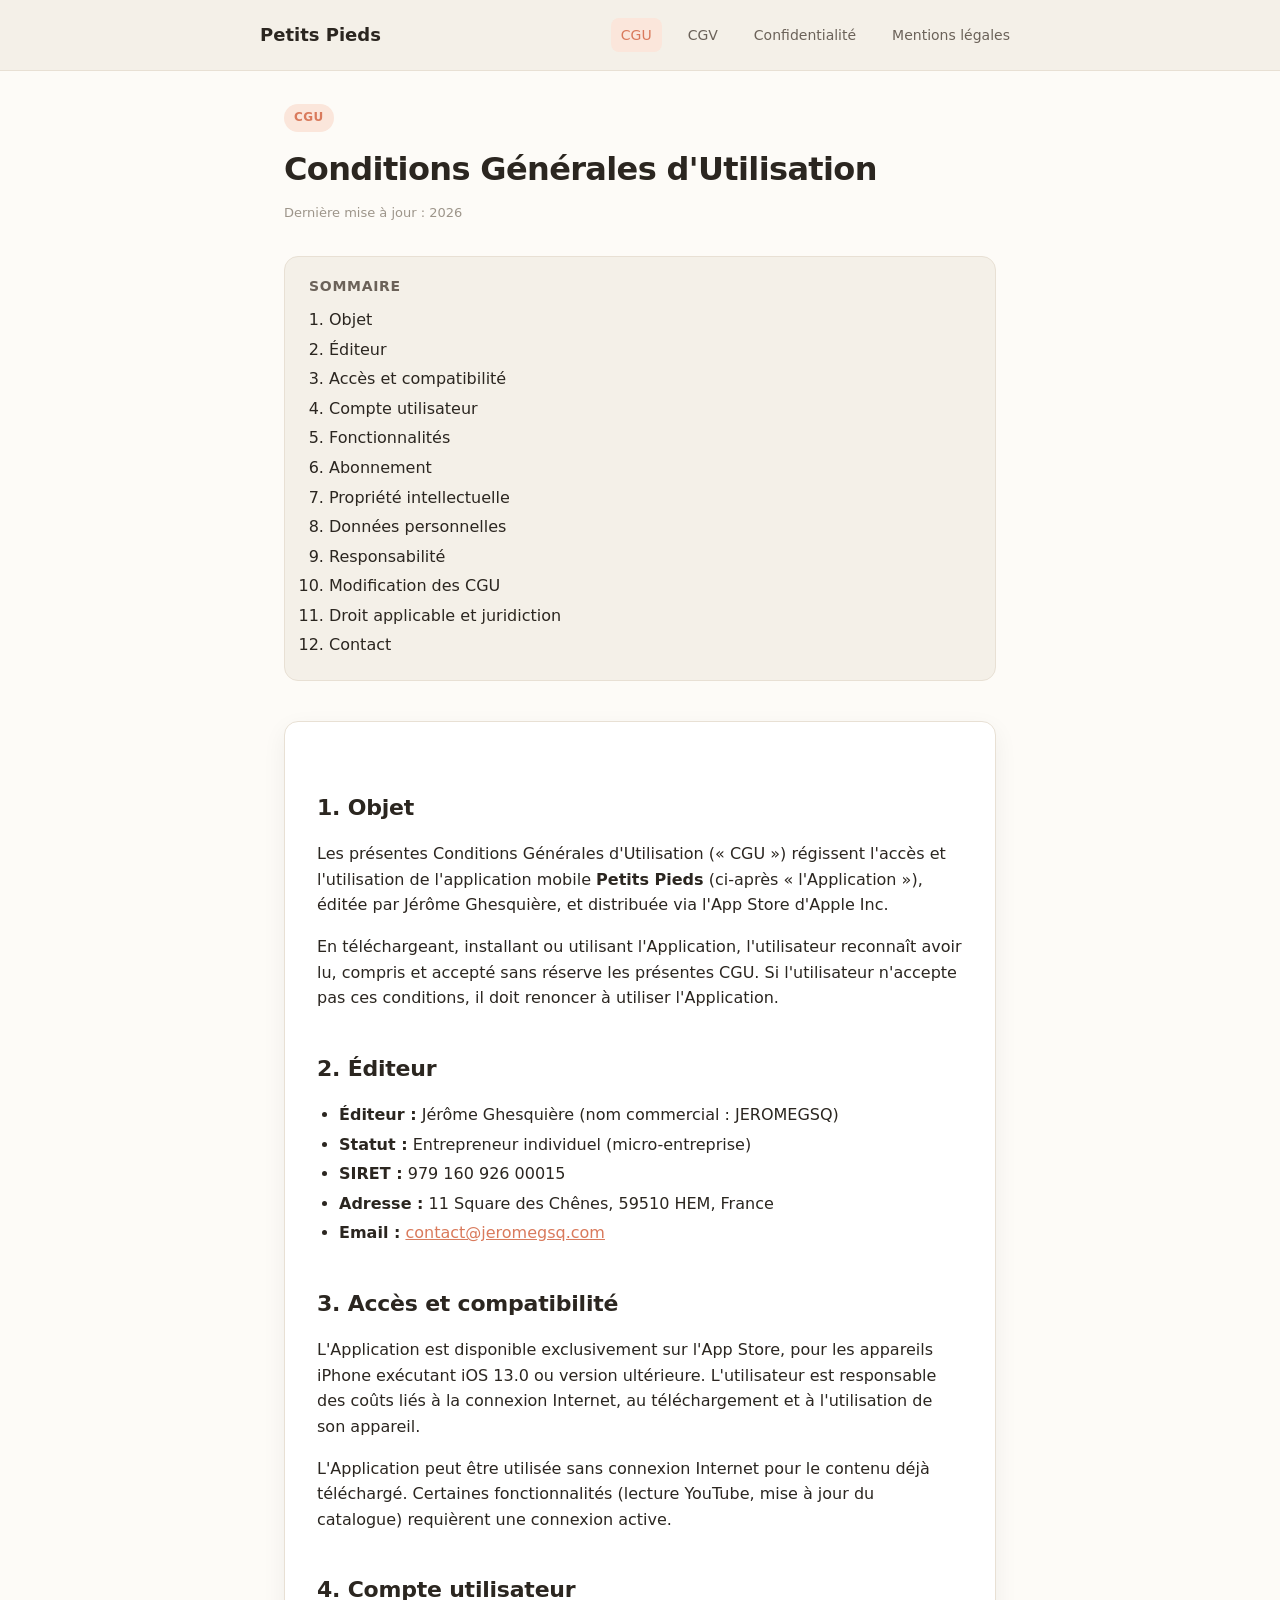
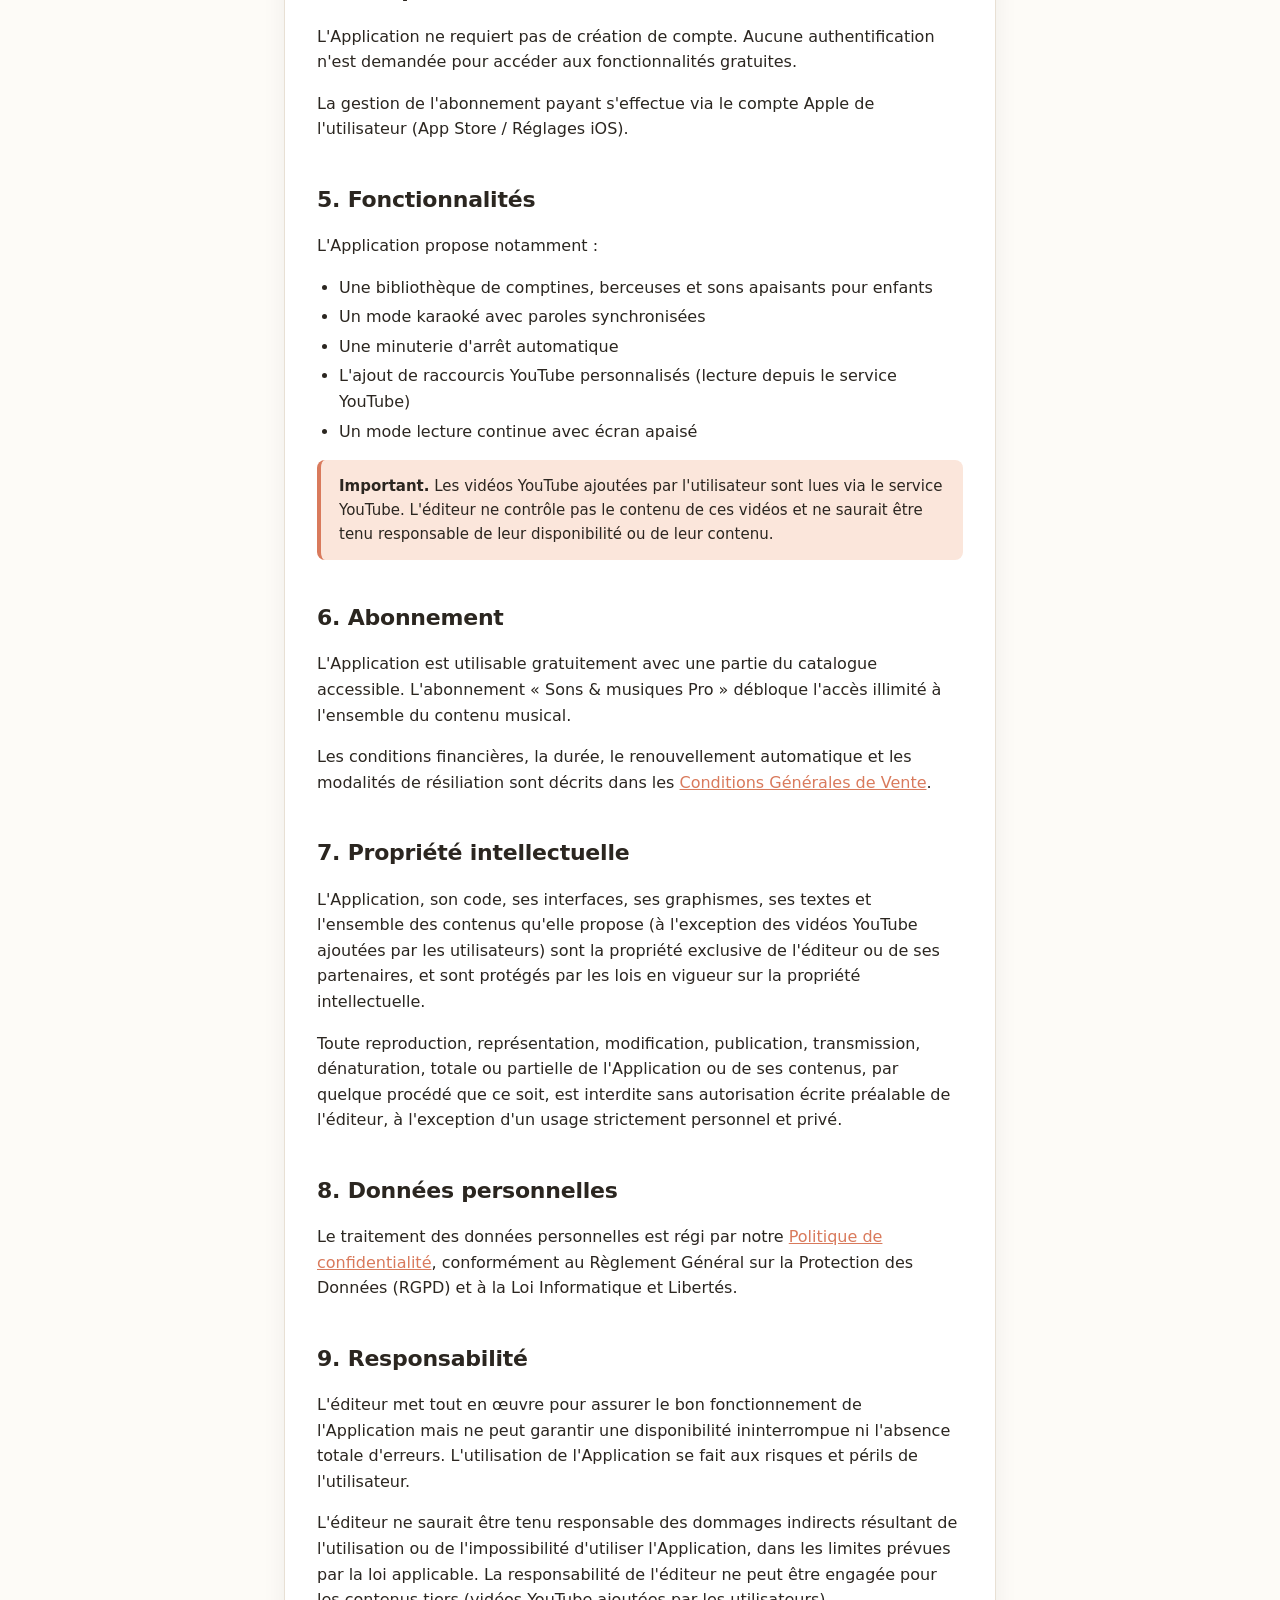
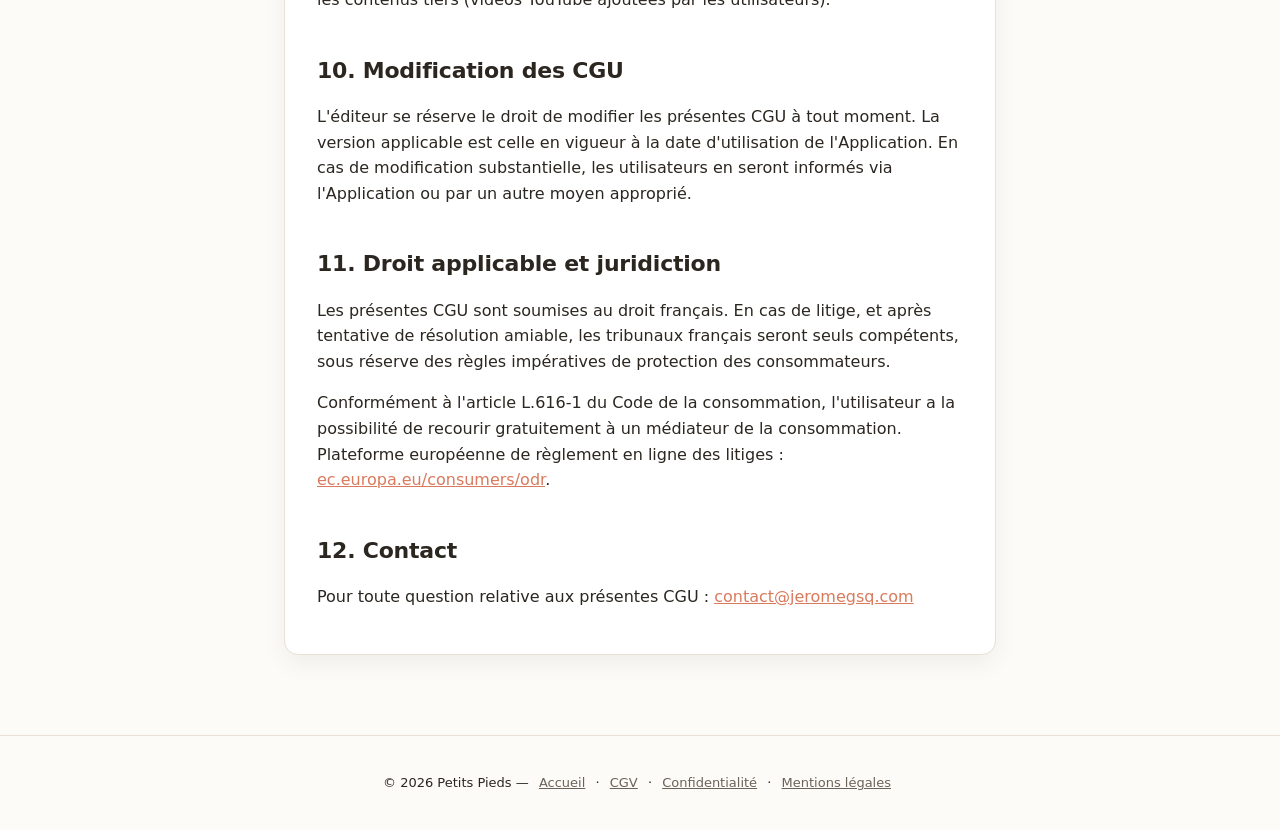
==== cgu.html @ d65960e0 "Initial: pages légales Petits Pieds (CGU, CGV, confidentialité, mentions légales)" ====
<!DOCTYPE html>
<html lang="fr">
  <head>
    <meta charset="UTF-8" />
    <meta name="viewport" content="width=device-width, initial-scale=1.0" />
    <title>Conditions Générales d'Utilisation — Petits Pieds</title>
    <meta name="description" content="Conditions générales d'utilisation de l'application Petits Pieds." />
    <link rel="stylesheet" href="style.css" />
  </head>
  <body>
    <header class="site">
      <div class="wrap">
        <a class="brand" href="index.html">Petits Pieds</a>
        <nav>
          <a href="cgu.html">CGU</a>
          <a href="cgv.html">CGV</a>
          <a href="confidentialite.html">Confidentialité</a>
          <a href="mentions-legales.html">Mentions légales</a>
        </nav>
      </div>
    </header>

    <main>
      <span class="kicker">CGU</span>
      <h1>Conditions Générales d'Utilisation</h1>
      <p class="updated">Dernière mise à jour : <span data-year>2026</span></p>

      <nav class="toc" aria-label="Sommaire">
        <h2>Sommaire</h2>
        <ol>
          <li><a href="#objet">Objet</a></li>
          <li><a href="#editeur">Éditeur</a></li>
          <li><a href="#acces">Accès et compatibilité</a></li>
          <li><a href="#compte">Compte utilisateur</a></li>
          <li><a href="#fonctionnalites">Fonctionnalités</a></li>
          <li><a href="#abonnement">Abonnement</a></li>
          <li><a href="#propriete">Propriété intellectuelle</a></li>
          <li><a href="#donnees">Données personnelles</a></li>
          <li><a href="#responsabilite">Responsabilité</a></li>
          <li><a href="#modification">Modification des CGU</a></li>
          <li><a href="#droit">Droit applicable et juridiction</a></li>
          <li><a href="#contact">Contact</a></li>
        </ol>
      </nav>

      <article>
        <section id="objet">
          <h2>1. Objet</h2>
          <p>
            Les présentes Conditions Générales d'Utilisation (« CGU ») régissent l'accès et l'utilisation de
            l'application mobile <strong>Petits Pieds</strong> (ci-après « l'Application »), éditée par
            Jérôme Ghesquière, et distribuée via l'App Store d'Apple Inc.
          </p>
          <p>
            En téléchargeant, installant ou utilisant l'Application, l'utilisateur reconnaît avoir lu, compris
            et accepté sans réserve les présentes CGU. Si l'utilisateur n'accepte pas ces conditions, il doit
            renoncer à utiliser l'Application.
          </p>
        </section>

        <section id="editeur">
          <h2>2. Éditeur</h2>
          <ul>
            <li><strong>Éditeur :</strong> Jérôme Ghesquière (nom commercial : JEROMEGSQ)</li>
            <li><strong>Statut :</strong> Entrepreneur individuel (micro-entreprise)</li>
            <li><strong>SIRET :</strong> 979 160 926 00015</li>
            <li><strong>Adresse :</strong> 11 Square des Chênes, 59510 HEM, France</li>
            <li><strong>Email :</strong> <a href="mailto:contact@jeromegsq.com">contact@jeromegsq.com</a></li>
          </ul>
        </section>

        <section id="acces">
          <h2>3. Accès et compatibilité</h2>
          <p>
            L'Application est disponible exclusivement sur l'App Store, pour les appareils iPhone exécutant
            iOS 13.0 ou version ultérieure. L'utilisateur est responsable des coûts liés à la connexion
            Internet, au téléchargement et à l'utilisation de son appareil.
          </p>
          <p>
            L'Application peut être utilisée sans connexion Internet pour le contenu déjà téléchargé. Certaines
            fonctionnalités (lecture YouTube, mise à jour du catalogue) requièrent une connexion active.
          </p>
        </section>

        <section id="compte">
          <h2>4. Compte utilisateur</h2>
          <p>
            L'Application ne requiert pas de création de compte. Aucune authentification n'est demandée pour
            accéder aux fonctionnalités gratuites.
          </p>
          <p>
            La gestion de l'abonnement payant s'effectue via le compte Apple de l'utilisateur (App Store /
            Réglages iOS).
          </p>
        </section>

        <section id="fonctionnalites">
          <h2>5. Fonctionnalités</h2>
          <p>L'Application propose notamment :</p>
          <ul>
            <li>Une bibliothèque de comptines, berceuses et sons apaisants pour enfants</li>
            <li>Un mode karaoké avec paroles synchronisées</li>
            <li>Une minuterie d'arrêt automatique</li>
            <li>L'ajout de raccourcis YouTube personnalisés (lecture depuis le service YouTube)</li>
            <li>Un mode lecture continue avec écran apaisé</li>
          </ul>
          <div class="callout">
            <strong>Important.</strong> Les vidéos YouTube ajoutées par l'utilisateur sont lues via le service
            YouTube. L'éditeur ne contrôle pas le contenu de ces vidéos et ne saurait être tenu responsable de
            leur disponibilité ou de leur contenu.
          </div>
        </section>

        <section id="abonnement">
          <h2>6. Abonnement</h2>
          <p>
            L'Application est utilisable gratuitement avec une partie du catalogue accessible. L'abonnement
            « Sons &amp; musiques Pro » débloque l'accès illimité à l'ensemble du contenu musical.
          </p>
          <p>
            Les conditions financières, la durée, le renouvellement automatique et les modalités de résiliation
            sont décrits dans les <a href="cgv.html">Conditions Générales de Vente</a>.
          </p>
        </section>

        <section id="propriete">
          <h2>7. Propriété intellectuelle</h2>
          <p>
            L'Application, son code, ses interfaces, ses graphismes, ses textes et l'ensemble des contenus
            qu'elle propose (à l'exception des vidéos YouTube ajoutées par les utilisateurs) sont la propriété
            exclusive de l'éditeur ou de ses partenaires, et sont protégés par les lois en vigueur sur la
            propriété intellectuelle.
          </p>
          <p>
            Toute reproduction, représentation, modification, publication, transmission, dénaturation, totale
            ou partielle de l'Application ou de ses contenus, par quelque procédé que ce soit, est interdite
            sans autorisation écrite préalable de l'éditeur, à l'exception d'un usage strictement personnel et
            privé.
          </p>
        </section>

        <section id="donnees">
          <h2>8. Données personnelles</h2>
          <p>
            Le traitement des données personnelles est régi par notre
            <a href="confidentialite.html">Politique de confidentialité</a>, conformément au Règlement Général
            sur la Protection des Données (RGPD) et à la Loi Informatique et Libertés.
          </p>
        </section>

        <section id="responsabilite">
          <h2>9. Responsabilité</h2>
          <p>
            L'éditeur met tout en œuvre pour assurer le bon fonctionnement de l'Application mais ne peut
            garantir une disponibilité ininterrompue ni l'absence totale d'erreurs. L'utilisation de
            l'Application se fait aux risques et périls de l'utilisateur.
          </p>
          <p>
            L'éditeur ne saurait être tenu responsable des dommages indirects résultant de l'utilisation ou de
            l'impossibilité d'utiliser l'Application, dans les limites prévues par la loi applicable. La
            responsabilité de l'éditeur ne peut être engagée pour les contenus tiers (vidéos YouTube ajoutées
            par les utilisateurs).
          </p>
        </section>

        <section id="modification">
          <h2>10. Modification des CGU</h2>
          <p>
            L'éditeur se réserve le droit de modifier les présentes CGU à tout moment. La version applicable
            est celle en vigueur à la date d'utilisation de l'Application. En cas de modification
            substantielle, les utilisateurs en seront informés via l'Application ou par un autre moyen
            approprié.
          </p>
        </section>

        <section id="droit">
          <h2>11. Droit applicable et juridiction</h2>
          <p>
            Les présentes CGU sont soumises au droit français. En cas de litige, et après tentative de
            résolution amiable, les tribunaux français seront seuls compétents, sous réserve des règles
            impératives de protection des consommateurs.
          </p>
          <p>
            Conformément à l'article L.616-1 du Code de la consommation, l'utilisateur a la possibilité de
            recourir gratuitement à un médiateur de la consommation. Plateforme européenne de règlement en
            ligne des litiges :
            <a href="https://ec.europa.eu/consumers/odr" target="_blank" rel="noopener">ec.europa.eu/consumers/odr</a>.
          </p>
        </section>

        <section id="contact">
          <h2>12. Contact</h2>
          <p>
            Pour toute question relative aux présentes CGU :
            <a href="mailto:contact@jeromegsq.com">contact@jeromegsq.com</a>
          </p>
        </section>
      </article>
    </main>

    <button id="back-to-top" aria-label="Retour en haut" title="Retour en haut">↑</button>

    <footer class="site">
      <p>
        © <span data-year>2026</span> Petits Pieds —
        <a href="index.html">Accueil</a> ·
        <a href="cgv.html">CGV</a> ·
        <a href="confidentialite.html">Confidentialité</a> ·
        <a href="mentions-legales.html">Mentions légales</a>
      </p>
    </footer>

    <script src="script.js"></script>
  </body>
</html>
---- style.css ----
:root {
  --bg: #fdfbf7;
  --bg-alt: #f4f0e8;
  --ink: #2b2620;
  --ink-soft: #6b6259;
  --ink-mute: #9d958a;
  --accent: #d97a5c;
  --accent-soft: #fbe6db;
  --border: #e8e0d4;
  --shadow: 0 8px 24px rgba(0, 0, 0, 0.06);
  --radius: 14px;
  --max-width: 760px;
}

* {
  box-sizing: border-box;
}

html {
  scroll-behavior: smooth;
}

body {
  margin: 0;
  font-family: -apple-system, BlinkMacSystemFont, "Segoe UI", system-ui, sans-serif;
  background: var(--bg);
  color: var(--ink);
  line-height: 1.6;
  font-size: 16px;
}

header.site {
  background: var(--bg-alt);
  border-bottom: 1px solid var(--border);
  padding: 18px 24px;
  position: sticky;
  top: 0;
  z-index: 10;
  backdrop-filter: blur(6px);
}

header.site .wrap {
  max-width: var(--max-width);
  margin: 0 auto;
  display: flex;
  align-items: center;
  justify-content: space-between;
  gap: 16px;
}

header.site .brand {
  font-weight: 700;
  font-size: 18px;
  text-decoration: none;
  color: var(--ink);
}

header.site nav {
  display: flex;
  gap: 16px;
  flex-wrap: wrap;
}

header.site nav a {
  text-decoration: none;
  color: var(--ink-soft);
  font-size: 14px;
  padding: 6px 10px;
  border-radius: 8px;
  transition: background 0.15s, color 0.15s;
}

header.site nav a:hover,
header.site nav a.active {
  background: var(--accent-soft);
  color: var(--accent);
}

main {
  max-width: var(--max-width);
  margin: 0 auto;
  padding: 32px 24px 80px;
}

h1 {
  font-size: 32px;
  margin: 0 0 8px;
  letter-spacing: -0.02em;
}

h2 {
  font-size: 22px;
  margin: 40px 0 12px;
  letter-spacing: -0.01em;
}

h3 {
  font-size: 17px;
  margin: 24px 0 8px;
  color: var(--ink);
}

p,
li {
  color: var(--ink);
}

ul,
ol {
  padding-left: 22px;
}

li {
  margin: 4px 0;
}

a {
  color: var(--accent);
}

.kicker {
  display: inline-block;
  background: var(--accent-soft);
  color: var(--accent);
  padding: 4px 10px;
  border-radius: 999px;
  font-size: 12px;
  font-weight: 600;
  text-transform: uppercase;
  letter-spacing: 0.04em;
  margin-bottom: 12px;
}

.updated {
  color: var(--ink-mute);
  font-size: 13px;
  margin: 0 0 32px;
}

.toc {
  background: var(--bg-alt);
  border: 1px solid var(--border);
  border-radius: var(--radius);
  padding: 18px 24px;
  margin: 24px 0 40px;
}

.toc h2 {
  margin: 0 0 10px;
  font-size: 14px;
  text-transform: uppercase;
  letter-spacing: 0.05em;
  color: var(--ink-soft);
}

.toc ol {
  margin: 0;
  padding-left: 20px;
}

.toc a {
  text-decoration: none;
  color: var(--ink);
}

.toc a:hover {
  color: var(--accent);
}

article {
  background: #fff;
  border: 1px solid var(--border);
  border-radius: var(--radius);
  padding: 28px 32px;
  box-shadow: var(--shadow);
}

article section {
  scroll-margin-top: 80px;
}

.callout {
  background: var(--accent-soft);
  border-left: 4px solid var(--accent);
  padding: 14px 18px;
  border-radius: 8px;
  margin: 16px 0;
  font-size: 15px;
}

.grid {
  display: grid;
  grid-template-columns: repeat(auto-fit, minmax(240px, 1fr));
  gap: 16px;
  margin: 24px 0;
}

.card {
  display: block;
  background: #fff;
  border: 1px solid var(--border);
  border-radius: var(--radius);
  padding: 22px;
  text-decoration: none;
  color: var(--ink);
  transition: transform 0.15s, box-shadow 0.15s;
}

.card:hover {
  transform: translateY(-2px);
  box-shadow: var(--shadow);
}

.card h3 {
  margin: 0 0 6px;
  color: var(--accent);
}

.card p {
  margin: 0;
  font-size: 14px;
  color: var(--ink-soft);
}

footer.site {
  border-top: 1px solid var(--border);
  padding: 24px;
  text-align: center;
  font-size: 13px;
  color: var(--ink-mute);
}

footer.site a {
  color: var(--ink-soft);
  margin: 0 6px;
}

#back-to-top {
  position: fixed;
  bottom: 24px;
  right: 24px;
  width: 44px;
  height: 44px;
  border-radius: 50%;
  background: var(--accent);
  color: #fff;
  border: none;
  font-size: 20px;
  cursor: pointer;
  box-shadow: var(--shadow);
  opacity: 0;
  pointer-events: none;
  transition: opacity 0.2s;
}

#back-to-top.visible {
  opacity: 1;
  pointer-events: auto;
}

@media (max-width: 600px) {
  h1 {
    font-size: 26px;
  }
  article {
    padding: 20px 18px;
  }
  header.site nav {
    gap: 6px;
  }
  header.site nav a {
    font-size: 12px;
    padding: 5px 8px;
  }
}
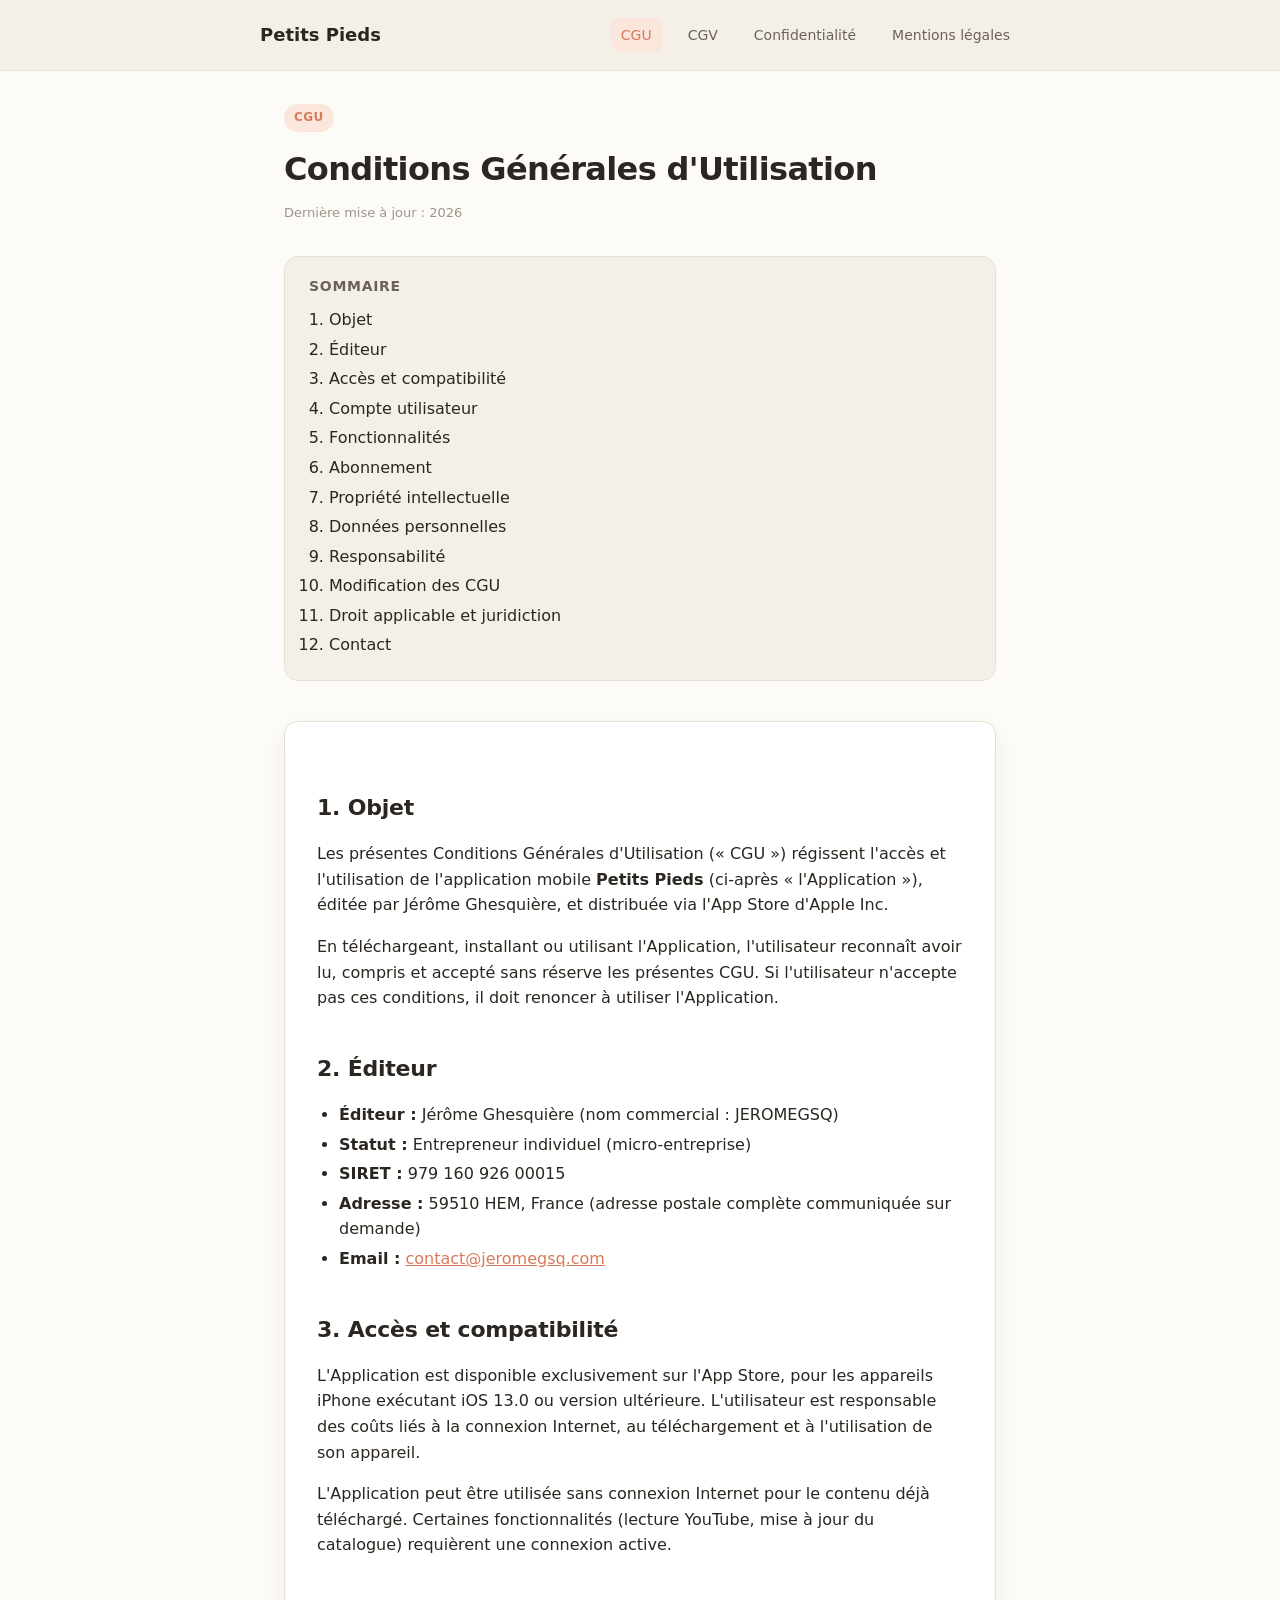
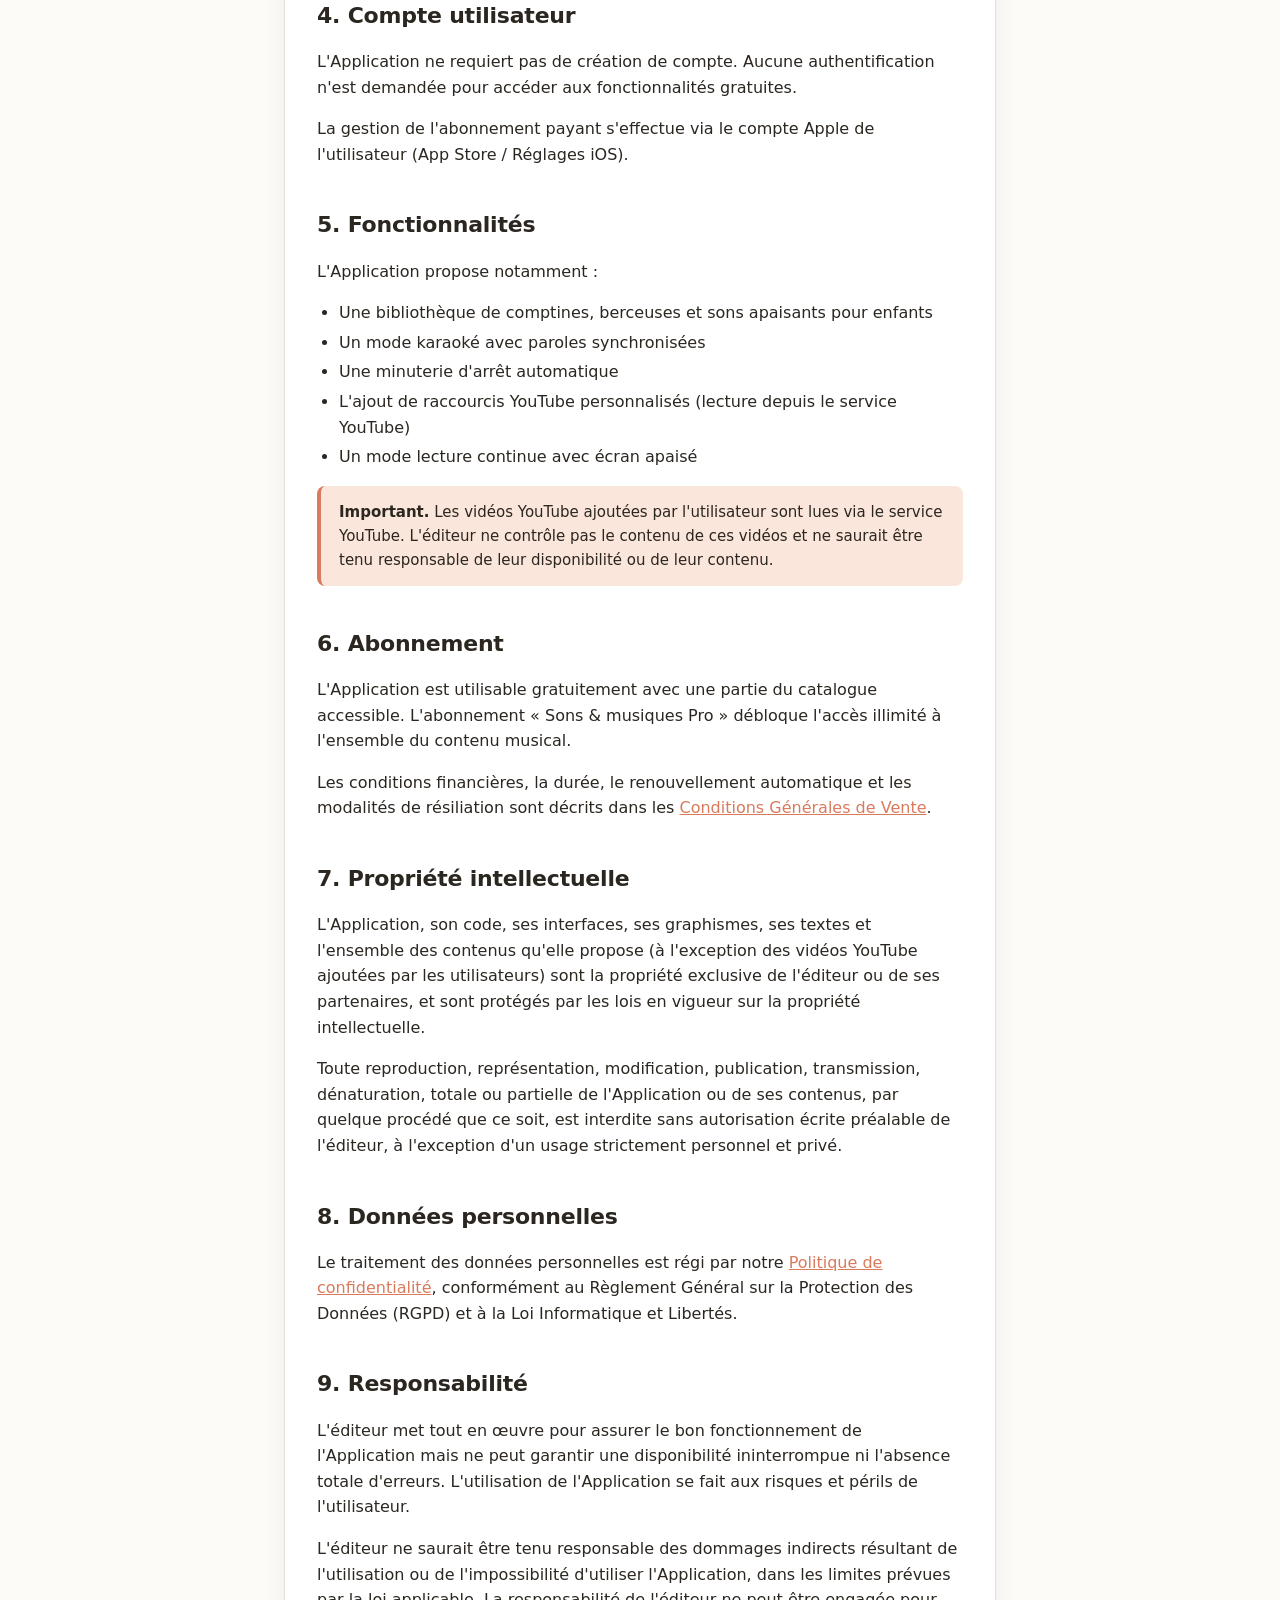
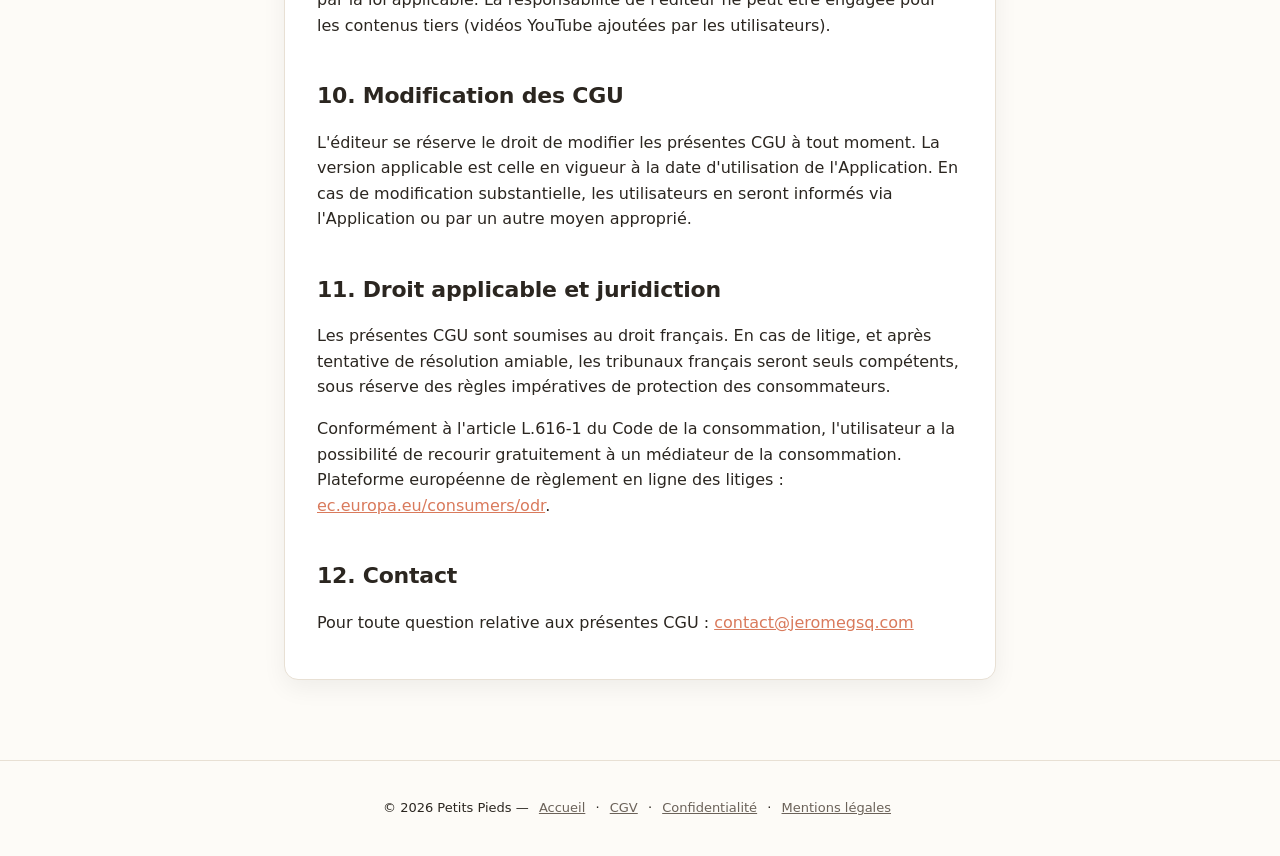
==== commit 87f971cf: "chore: retire adresse postale complète des pages publiques" ====
--- a/cgu.html
+++ b/cgu.html
@@ -64,7 +64,7 @@
             <li><strong>Éditeur :</strong> Jérôme Ghesquière (nom commercial : JEROMEGSQ)</li>
             <li><strong>Statut :</strong> Entrepreneur individuel (micro-entreprise)</li>
             <li><strong>SIRET :</strong> 979 160 926 00015</li>
-            <li><strong>Adresse :</strong> 11 Square des Chênes, 59510 HEM, France</li>
+            <li><strong>Adresse :</strong> 59510 HEM, France (adresse postale complète communiquée sur demande)</li>
             <li><strong>Email :</strong> <a href="mailto:contact@jeromegsq.com">contact@jeromegsq.com</a></li>
           </ul>
         </section>
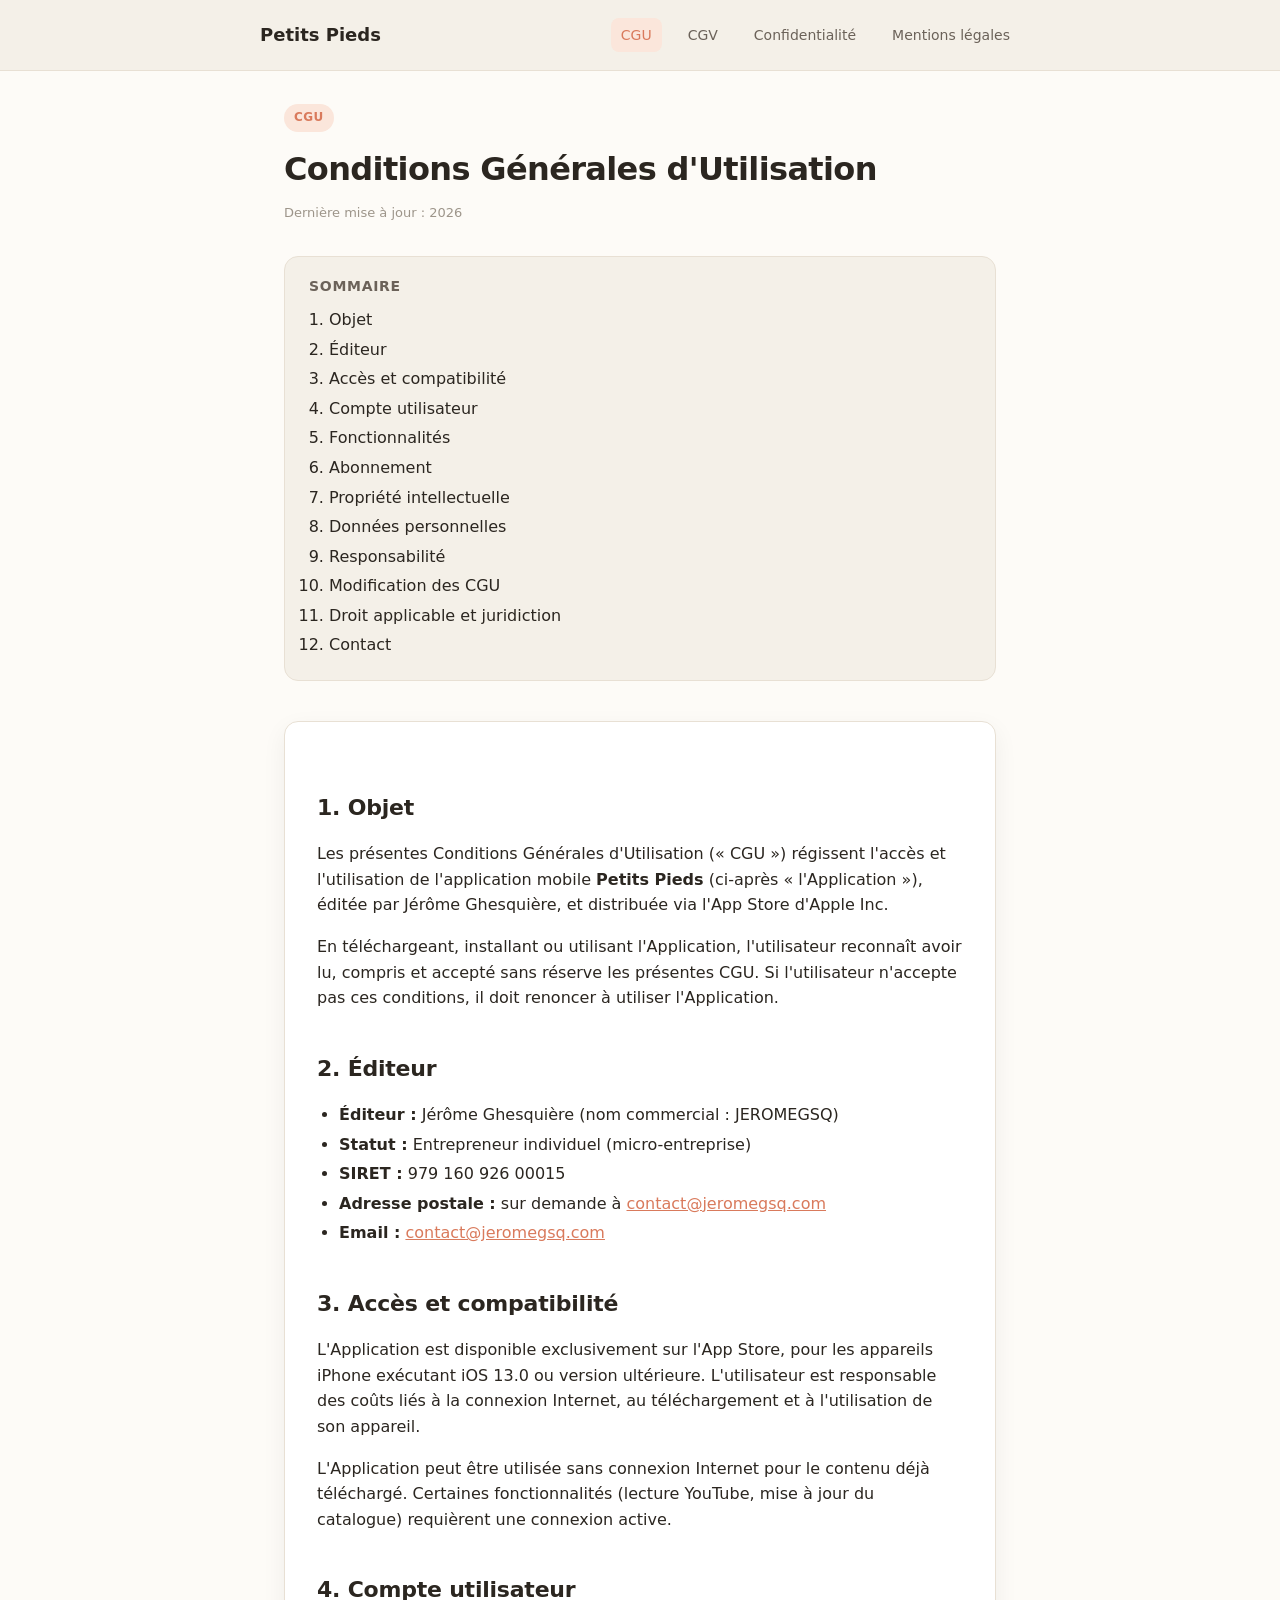
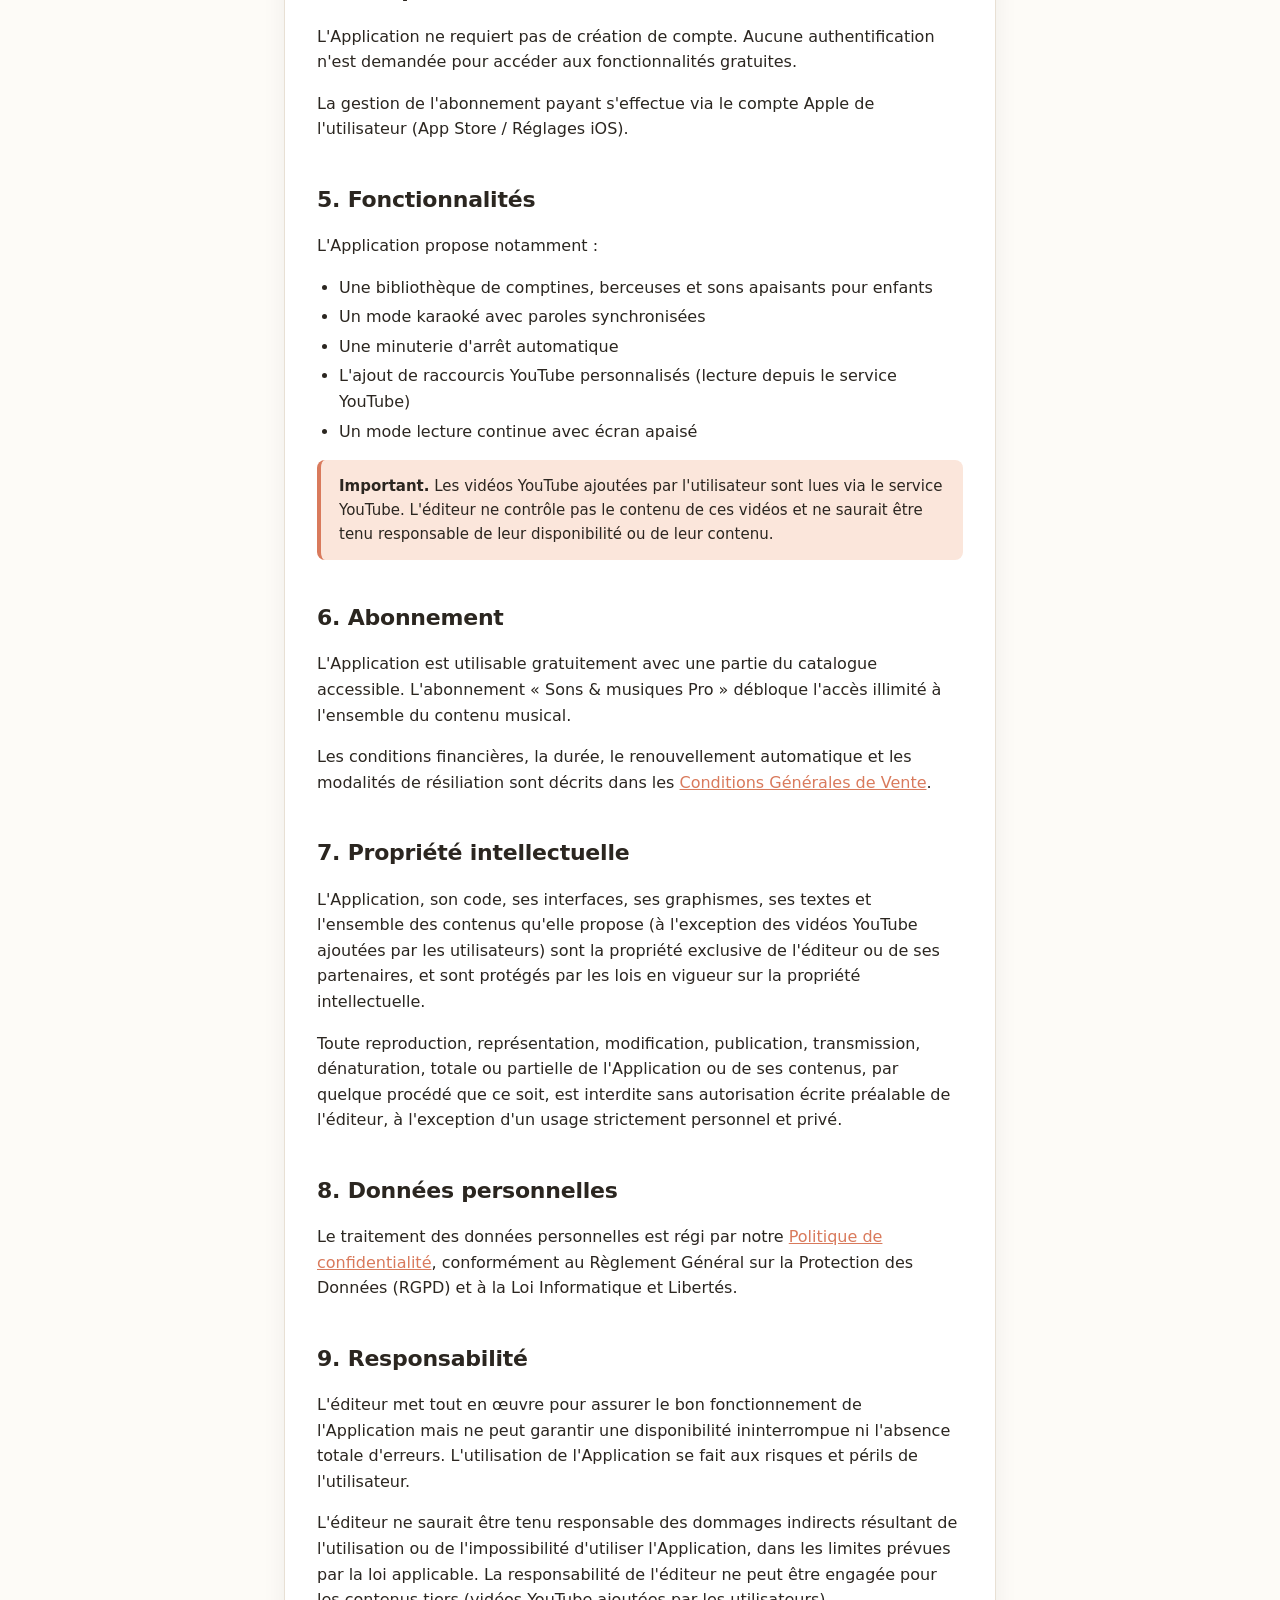
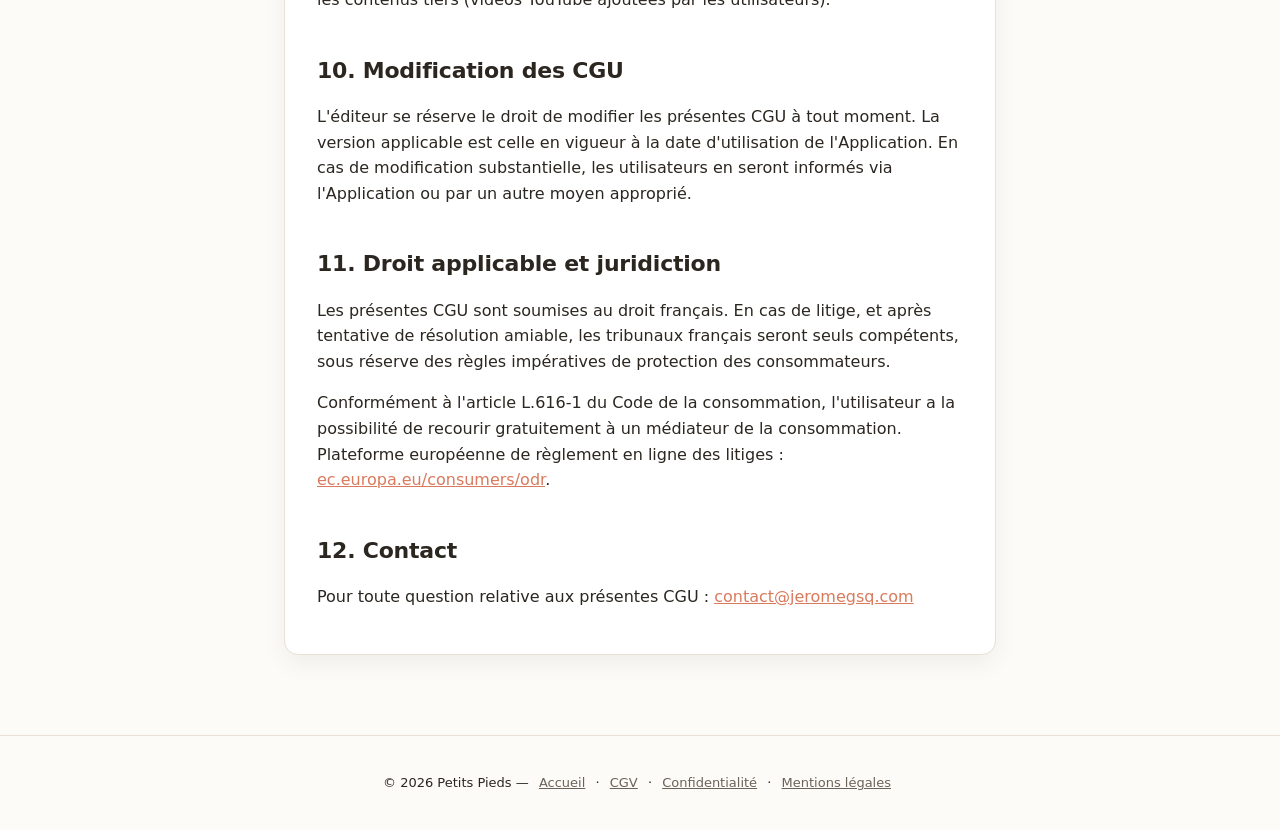
==== commit 29892c21: "chore: adresse postale sur demande uniquement" ====
--- a/cgu.html
+++ b/cgu.html
@@ -64,7 +64,7 @@
             <li><strong>Éditeur :</strong> Jérôme Ghesquière (nom commercial : JEROMEGSQ)</li>
             <li><strong>Statut :</strong> Entrepreneur individuel (micro-entreprise)</li>
             <li><strong>SIRET :</strong> 979 160 926 00015</li>
-            <li><strong>Adresse :</strong> 59510 HEM, France (adresse postale complète communiquée sur demande)</li>
+            <li><strong>Adresse postale :</strong> sur demande à <a href="mailto:contact@jeromegsq.com">contact@jeromegsq.com</a></li>
             <li><strong>Email :</strong> <a href="mailto:contact@jeromegsq.com">contact@jeromegsq.com</a></li>
           </ul>
         </section>
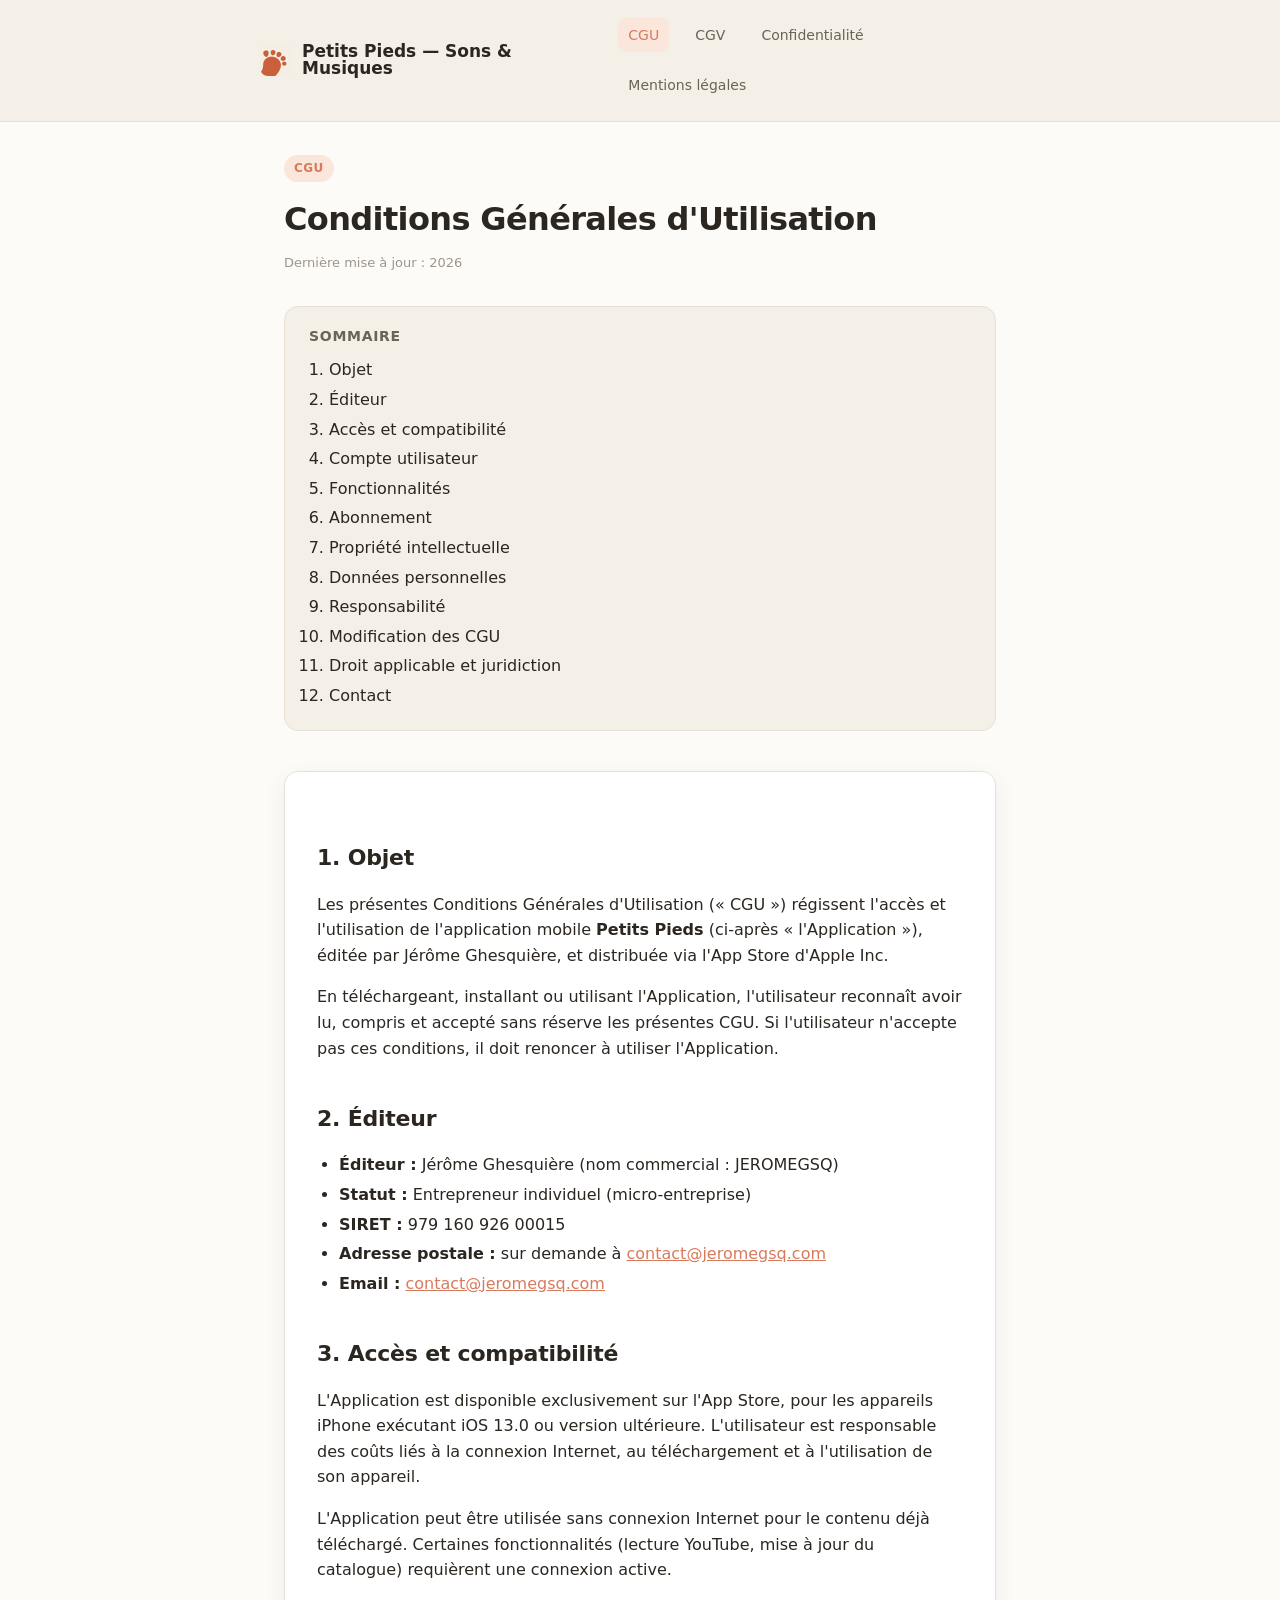
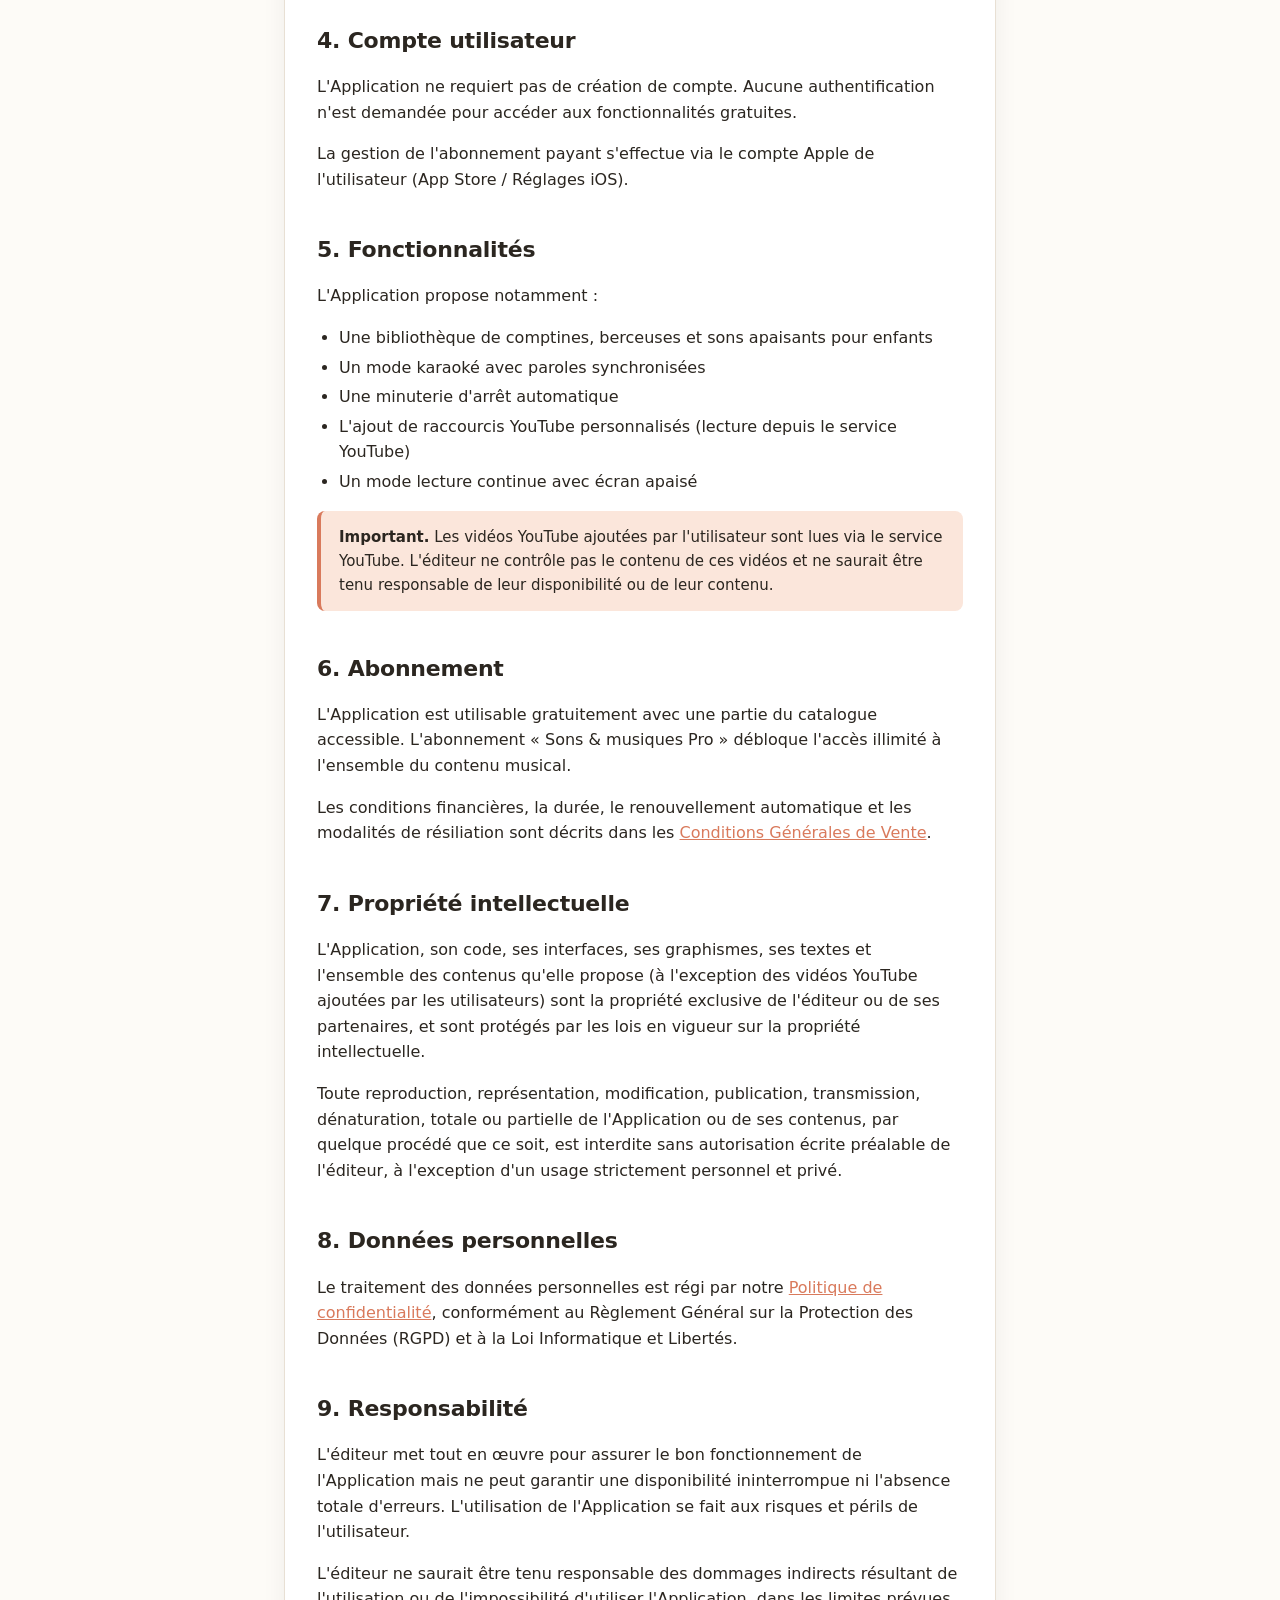
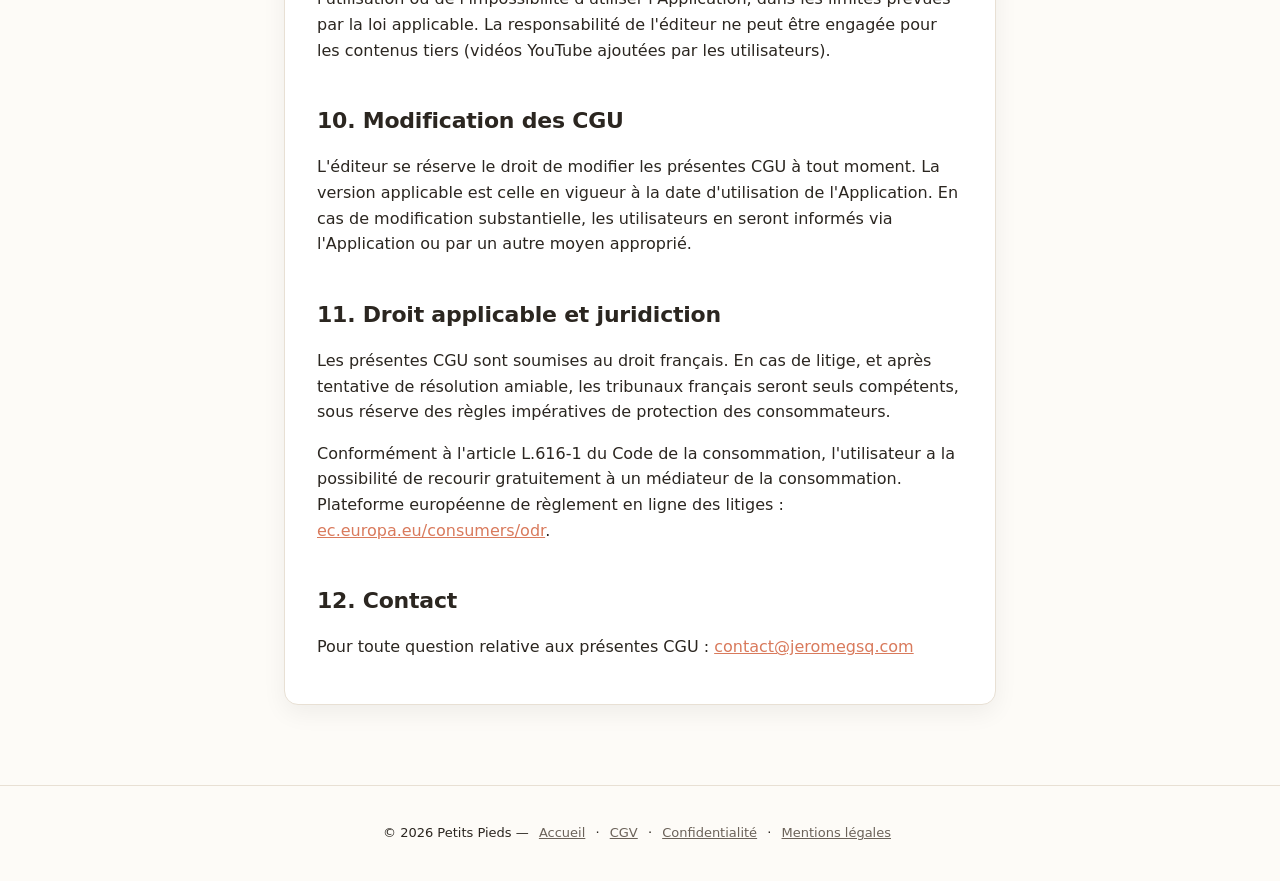
==== commit 2b0c5f1e: "feat: ajoute icône app + titre 'Petits Pieds — Sons & Musiques' dans header" ====
--- a/cgu.html
+++ b/cgu.html
@@ -5,12 +5,14 @@
     <meta name="viewport" content="width=device-width, initial-scale=1.0" />
     <title>Conditions Générales d'Utilisation — Petits Pieds</title>
     <meta name="description" content="Conditions générales d'utilisation de l'application Petits Pieds." />
+    <link rel="icon" type="image/png" href="icon.png" />
+    <link rel="apple-touch-icon" href="icon.png" />
     <link rel="stylesheet" href="style.css" />
   </head>
   <body>
     <header class="site">
       <div class="wrap">
-        <a class="brand" href="index.html">Petits Pieds</a>
+        <a class="brand" href="index.html"><img src="icon.png" alt="" /><span>Petits Pieds — Sons &amp; Musiques</span></a>
         <nav>
           <a href="cgu.html">CGU</a>
           <a href="cgv.html">CGV</a>
--- a/style.css
+++ b/style.css
@@ -50,9 +50,30 @@
 
 header.site .brand {
   font-weight: 700;
-  font-size: 18px;
-  text-decoration: none;
-  color: var(--ink);
+  font-size: 17px;
+  text-decoration: none;
+  color: var(--ink);
+  display: inline-flex;
+  align-items: center;
+  gap: 10px;
+  line-height: 1;
+}
+
+header.site .brand img {
+  width: 32px;
+  height: 32px;
+  border-radius: 8px;
+  display: block;
+}
+
+@media (max-width: 600px) {
+  header.site .brand span {
+    font-size: 14px;
+  }
+  header.site .brand img {
+    width: 28px;
+    height: 28px;
+  }
 }
 
 header.site nav {
